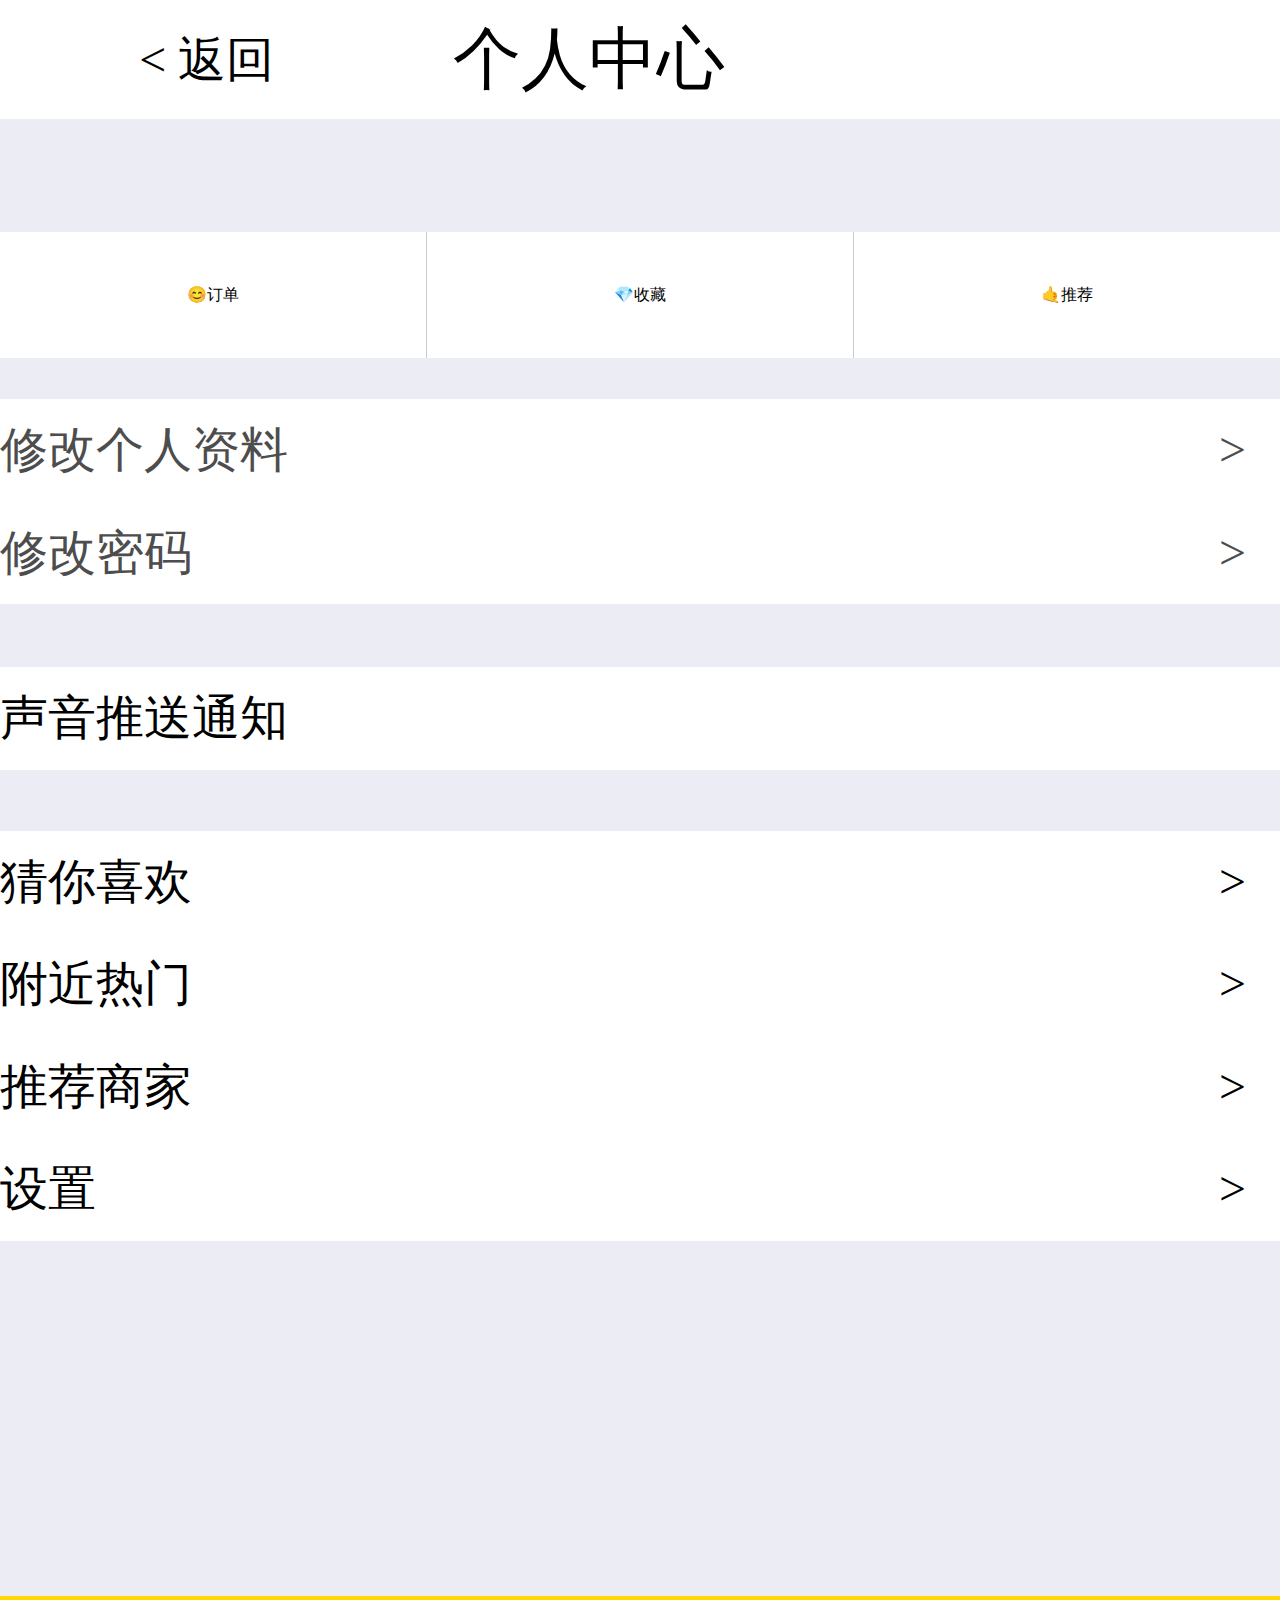
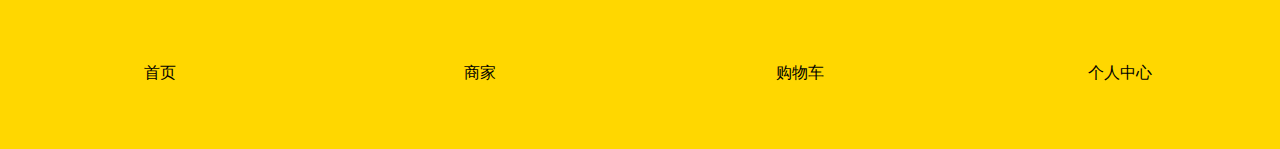
==== index.html @ 66c9ec0b "first" ====
<!DOCTYPE html>
<html lang="en">
<head>
    <meta charset="UTF-8">
    <meta name="viewport" content="width=device-width,user-scalable=no,initial-scale=1.0,maximum-scale=1.0,minimum-scale=1，shrink-to-fit=no, viewport-fit=cover">
    <meta name="apple-mobile-web-app-capable" content="yes">
    <meta name="apple-mobile-web-app-status-bar-style" content="black">
    <title>hello 瘦瘦</title>
    <style>
        * {
            margin: 0;
            padding: 0;
            list-style: none;
        }

    </style>
</head>
<link rel="stylesheet" href="personal.css">
<body>
<div id="box">
    <ul id="top">
        <li id="l1"> < 返回</li>
        <li id="l2">个人中心</li>
    </ul>

    <div id="center">
        <img src="img/images/pesonal1_02.png" alt="">
        <ul id="ul1">
            <li>😊订单</li>
            <li>💎收藏</li>
            <li>🤙推荐</li>
        </ul>
        <ul id="ul2">
            <li id="l3">修改个人资料 <span> ></span></li>
            <li>修改密码 <span> ></span></li>
        </ul>

        <div id="div1">声音推送通知</div>

        <ul id="ul3">
            <li>猜你喜欢 <span> ></span></li>
            <li>附近热门 <span> ></span></li>
            <li>推荐商家 <span> ></span></li>
            <li>设置 <span> ></span></li>
        </ul>

    </div>
        <div>
            <ul id="bottom">
                <li>首页</li>
                <li>商家</li>
                <li>购物车</li>
                <li>个人中心</li>
            </ul>
        </div>

</div>
</body>
<script>
    (function (win,doc) {
        function change(){
            doc.documentElement.style.fontSize=20*doc.documentElement.clientWidth/375+'px';
        }
        change();
        win.addEventListener('resize',change,false)
    })(window,document);
</script>
</html>
---- personal.css ----
html {
  font-size: 20 px;
}
#box {
  display: flex;
  flex-direction: column;
}
#top {
  width: 18.75rem;
  height: 1.75rem;
  background: white;
  display: flex;
  flex-direction: row;
}
#top #l1 {
  flex: 1;
  line-height: 1.75rem;
  text-align: center;
  font-size: 0.7rem;
}
#top #l2 {
  flex: 2;
  line-height: 1.75rem;
  margin-left: 40px;
}
#center {
  flex: 1;
  background: #ececf4;
}
#center img {
  height: 5.525rem;
  margin-top: 0.8rem;
  margin-bottom: 0.6rem;
}
#center #ul1 {
  display: flex;
  flex-direction: row;
  background: white;
  margin-bottom: 0.6rem;
}
#center #ul1 :nth-child(2) {
  border-left: 1px solid #ccc;
  border-right: 1px solid #ccc;
}
#center #ul1 li {
  flex: 1;
  text-align: center;
  height: 1.85rem;
  line-height: 1.85rem;
  font-size: 16px;
}
#center #ul2 {
  display: flex;
  flex-direction: column;
  margin-bottom: 0.925rem;
}
#center #ul2 li {
  height: 1.5rem;
  line-height: 1.5rem;
  font-size: 0.7rem;
  background: white;
  position: relative;
  color: #4d4d4d;
}
#center #ul2 li span {
  position: absolute;
  right: 0.5rem;
}
#center #div1 {
  flex: 1;
  background: white;
  height: 1.5rem;
  line-height: 1.5rem;
  font-size: 0.7rem;
  margin-bottom: 0.9rem;
}
#center #ul3 {
  display: flex;
  flex-direction: column;
  margin-bottom: 5.2rem;
}
#center #ul3 li {
  flex: 4;
  height: 1.5rem;
  line-height: 1.5rem;
  font-size: 0.7rem;
  background: white;
  position: relative;
}
#center #ul3 span {
  position: absolute;
  right: 0.5rem;
}
#bottom {
  height: 2.25rem;
  display: flex;
  flex-direction: row;
  background: gold;
}
#bottom li {
  flex: 1;
  line-height: 2.25rem;
  text-align: center;
  font-size: 16px;
}
/*# sourceMappingURL=personal.css.map */
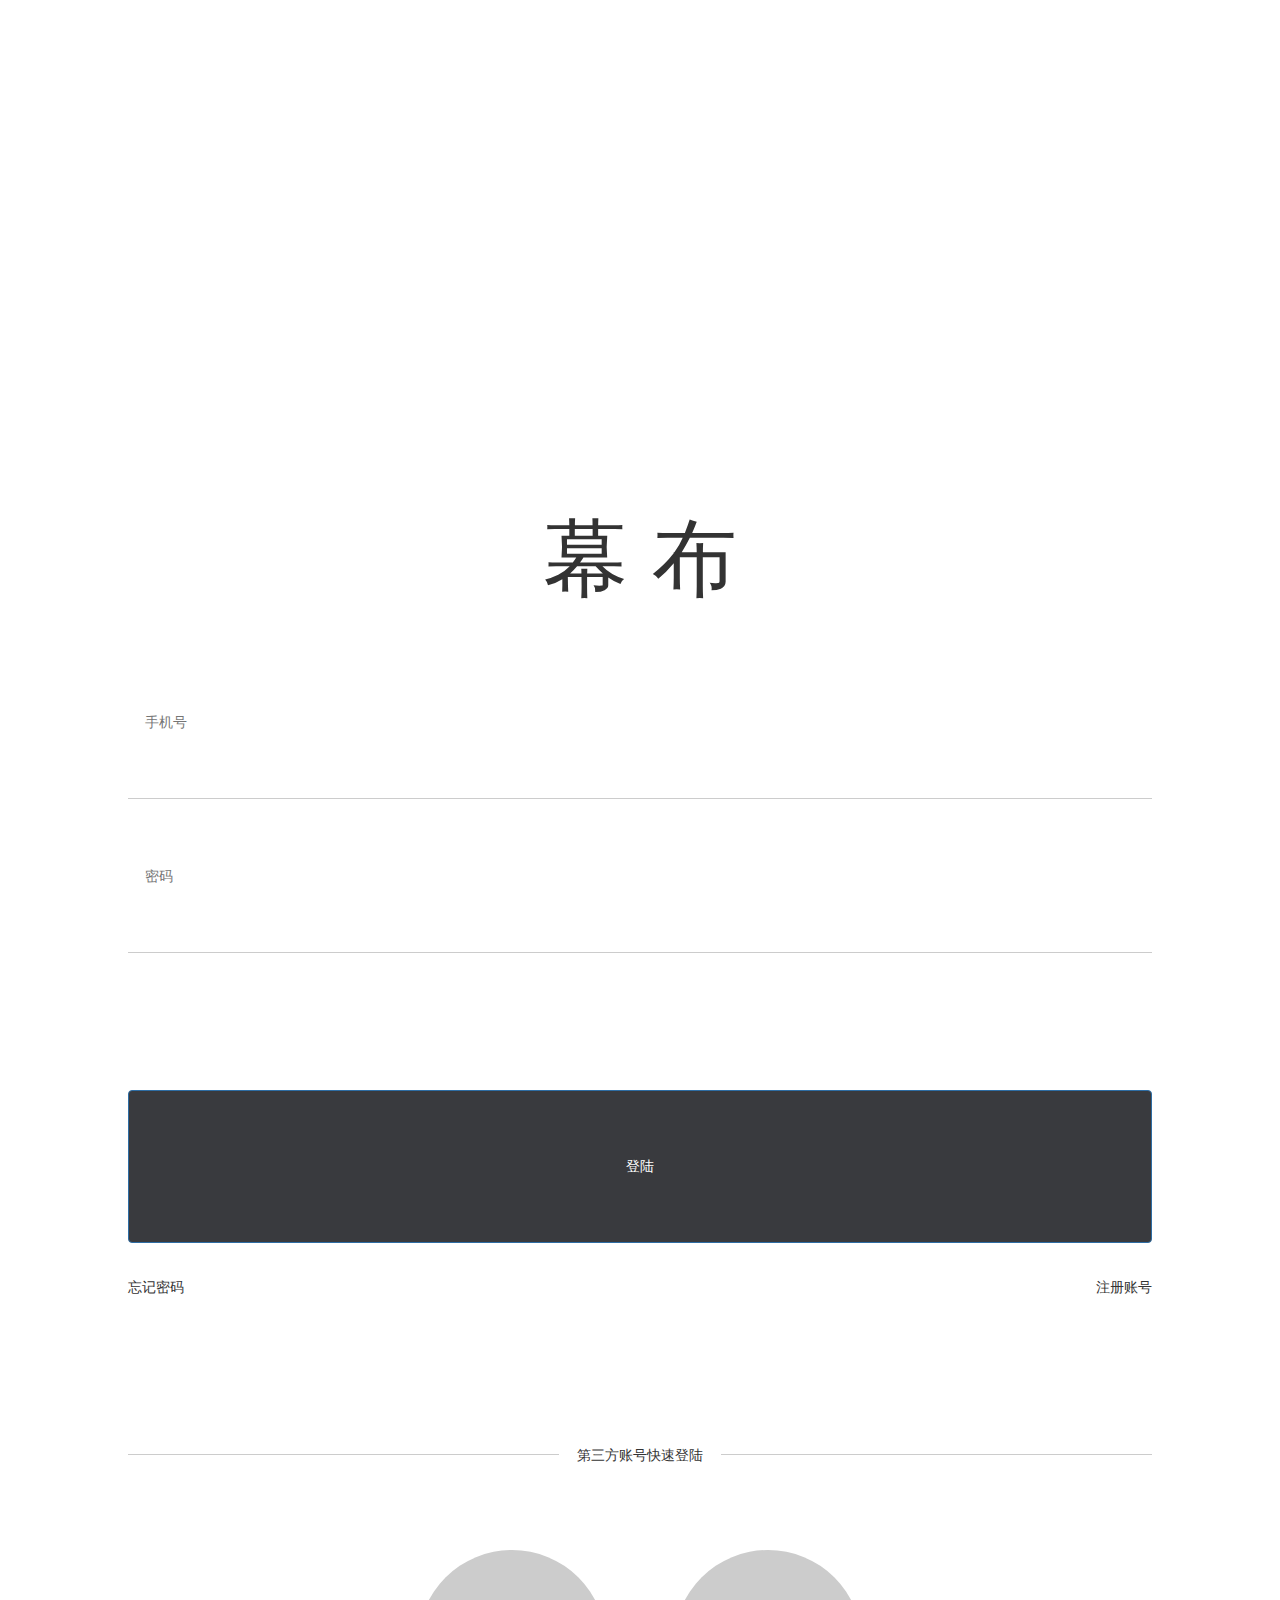
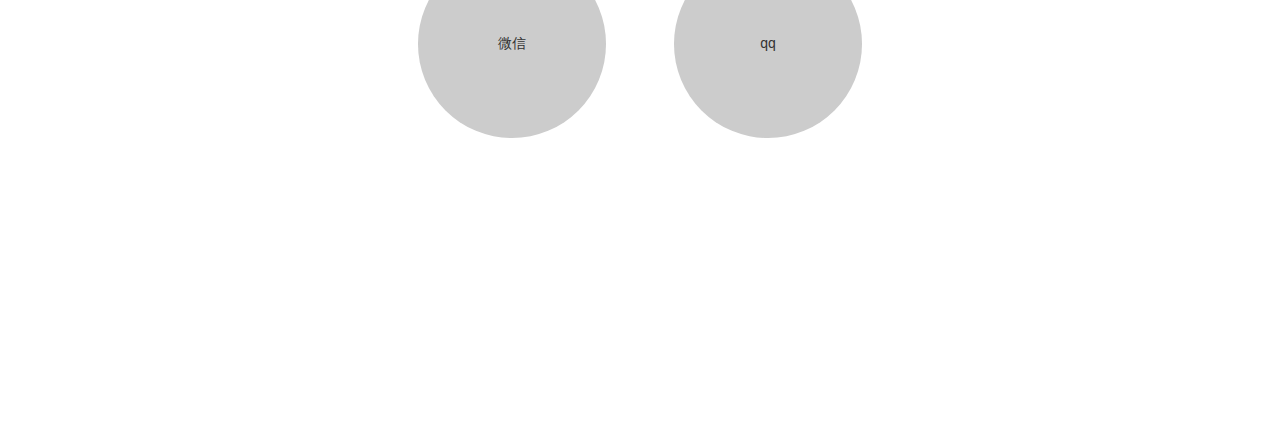
==== commit f0197c70: "111" ====
--- a/index.html
+++ b/index.html
@@ -12,50 +12,60 @@
             padding: 0;
             list-style: none;
         }
-
     </style>
 </head>
-<link rel="stylesheet" href="personal.css">
+<link rel="stylesheet" href="./css/index.css">
+<link rel="stylesheet" href="./dist/bootstrap-3.3.7-dist/css/bootstrap.css">
 <body>
-<div id="box">
-    <ul id="top">
-        <li id="l1"> < 返回</li>
-        <li id="l2">个人中心</li>
-    </ul>
+<div id="index-box">
+    <div id="div1">
+       <h3>幕 布</h3>
+        <!--登陆-->
+        <div id="sign-box">
+        <div id="sign">
+            <input type="text" id="t1" placeholder="手机号">
+            <input type="password" id="t2" placeholder="密码">
+            <button type="button" class="btn btn-primary" id="sign-btn">登陆</button>
+            <div id="sign-div1">
+                <p id="p1">忘记密码</p>
+                <p id="p2">注册账号</p>
+            </div>
+            <div class="sigma-content">
+                <div class="sigma-middle-line">
+                    <span class="sigma-line-text">第三方账号快速登陆</span>
+                </div>
+            </div>
+            <div id="sign-div3">
+                <div id="wx">微信</div>
+                <div id="qq">qq</div>
+            </div>
+        </div>
+        </div>
 
-    <div id="center">
-        <img src="img/images/pesonal1_02.png" alt="">
-        <ul id="ul1">
-            <li>😊订单</li>
-            <li>💎收藏</li>
-            <li>🤙推荐</li>
-        </ul>
-        <ul id="ul2">
-            <li id="l3">修改个人资料 <span> ></span></li>
-            <li>修改密码 <span> ></span></li>
-        </ul>
 
-        <div id="div1">声音推送通知</div>
+        <!--注册-->
+        <div id="registered-box">
+            <div id="registered">
+                <input type="text" placeholder="昵称">
+                <input type="text" placeholder="手机号">
+                <input type="text" placeholder="验证码">
+                <div  id="getCode">
+                    <input type="button"  id="code"
+                           onclick="setTime(this)" value="获取验证码" />
+                </div>
+                <input type="text" placeholder="密码">
+                <button type="button" class="btn btn-primary" id="registered-btn">注册</button>
+                <p id="return">返回登陆</p>
+            </div>
+        </div>
 
-        <ul id="ul3">
-            <li>猜你喜欢 <span> ></span></li>
-            <li>附近热门 <span> ></span></li>
-            <li>推荐商家 <span> ></span></li>
-            <li>设置 <span> ></span></li>
-        </ul>
+
 
     </div>
-        <div>
-            <ul id="bottom">
-                <li>首页</li>
-                <li>商家</li>
-                <li>购物车</li>
-                <li>个人中心</li>
-            </ul>
-        </div>
-
 </div>
 </body>
+<script src="dist/jquery-3.3.1.js"></script>
+<script src="js/index.js"></script>
 <script>
     (function (win,doc) {
         function change(){
--- a/css/index.css
+++ b/css/index.css
@@ -0,0 +1,155 @@
+html {
+  font-size: 20 px;
+}
+#div1 {
+  width: 100%;
+  height: 100%;
+  display: flex;
+  flex-direction: column;
+}
+#div1 h3 {
+  font-size: 1.25rem;
+  margin-top: 7.5rem;
+  text-align: center;
+}
+#div1 #sign-box {
+  width: 100%;
+  height: 100%;
+}
+#div1 #sign-box #sign {
+  width: 15rem;
+  height: 20rem;
+  margin: 30px auto;
+}
+#div1 #sign-box #sign #t1 {
+  width: 15rem;
+  height: 2.25rem;
+  border-left: none;
+  border-right: none;
+  border-top: none;
+  border-bottom: 1px solid #ccc;
+}
+#div1 #sign-box #sign #t2 {
+  width: 15rem;
+  height: 2.25rem;
+  border-left: none;
+  border-right: none;
+  border-top: none;
+  border-bottom: 1px solid #ccc;
+}
+#div1 #sign-box #sign button {
+  width: 15rem;
+  height: 2.25rem;
+  background: #393a3e;
+  margin-top: 2rem;
+}
+#div1 #sign-box #sign #sign-div1 {
+  display: flex;
+  flex-direction: row;
+  margin-top: 0.5rem;
+}
+#div1 #sign-box #sign #sign-div1 #p1 {
+  flex: 1;
+  text-align: left;
+}
+#div1 #sign-box #sign #sign-div1 #p2 {
+  flex: 1;
+  text-align: right;
+}
+#div1 #sign-box #sign .sigma-content {
+  margin-top: 2rem;
+  text-align: center;
+  background-color: #fff;
+  flex: 1;
+}
+#div1 #sign-box #sign .sigma-middle-line:before {
+  content: '';
+  display: block;
+  height: 1px;
+  background-color: #ccc;
+  /*颜色需与主题大背景色一致*/
+  position: relative;
+  top: 10px;
+  /*调节线高*/
+  left: 0;
+}
+#div1 #sign-box #sign .sigma-middle-line {
+  width: 15rem;
+  flex: 1;
+}
+#div1 #sign-box #sign .sigma-line-text {
+  display: inline-block;
+  background: #fff;
+  padding: 0 18px 0 18px;
+  position: relative;
+  font-size: 14px;
+  font-weight: 500;
+}
+#div1 #sign-box #sign #sign-div3 {
+  width: 15rem;
+  height: 6.25rem;
+  position: relative;
+}
+#div1 #sign-box #sign #wx {
+  width: 2.75rem;
+  height: 2.75rem;
+  line-height: 2.75rem;
+  background: #ccc;
+  border-radius: 50%;
+  text-align: center;
+  position: absolute;
+  top: 1.25rem;
+  left: 4.25rem;
+}
+#div1 #sign-box #sign #qq {
+  width: 2.75rem;
+  height: 2.75rem;
+  line-height: 2.75rem;
+  background: #ccc;
+  border-radius: 50%;
+  text-align: center;
+  position: absolute;
+  top: 1.25rem;
+  right: 4.25rem;
+}
+#div1 #registered-box {
+  width: 100%;
+  height: 100%;
+  position: relative;
+  display: none;
+}
+#div1 #registered-box #registered {
+  width: 15rem;
+  height: 20rem;
+  margin: 30px auto;
+}
+#div1 #registered-box #registered input {
+  width: 15rem;
+  height: 2.25rem;
+  border-left: none;
+  border-right: none;
+  border-top: none;
+  border-bottom: 1px solid #999999;
+}
+#div1 #registered-box #registered #code {
+  width: 5rem;
+  height: 2.25rem;
+  position: absolute;
+  top: 6rem;
+  right: 1.875rem;
+}
+#div1 #registered-box #registered #registered-btn {
+  width: 15rem;
+  height: 2.25rem;
+  background: #393a3e;
+  margin-top: 1.25rem;
+}
+#div1 #registered-box #registered #return {
+  text-align: center;
+  margin-top: 1rem;
+  font-size: 0.75rem;
+}
+#div1 input::placeholder {
+  padding-left: 0.25rem;
+}
+/*# sourceMappingURL=index.css.map */